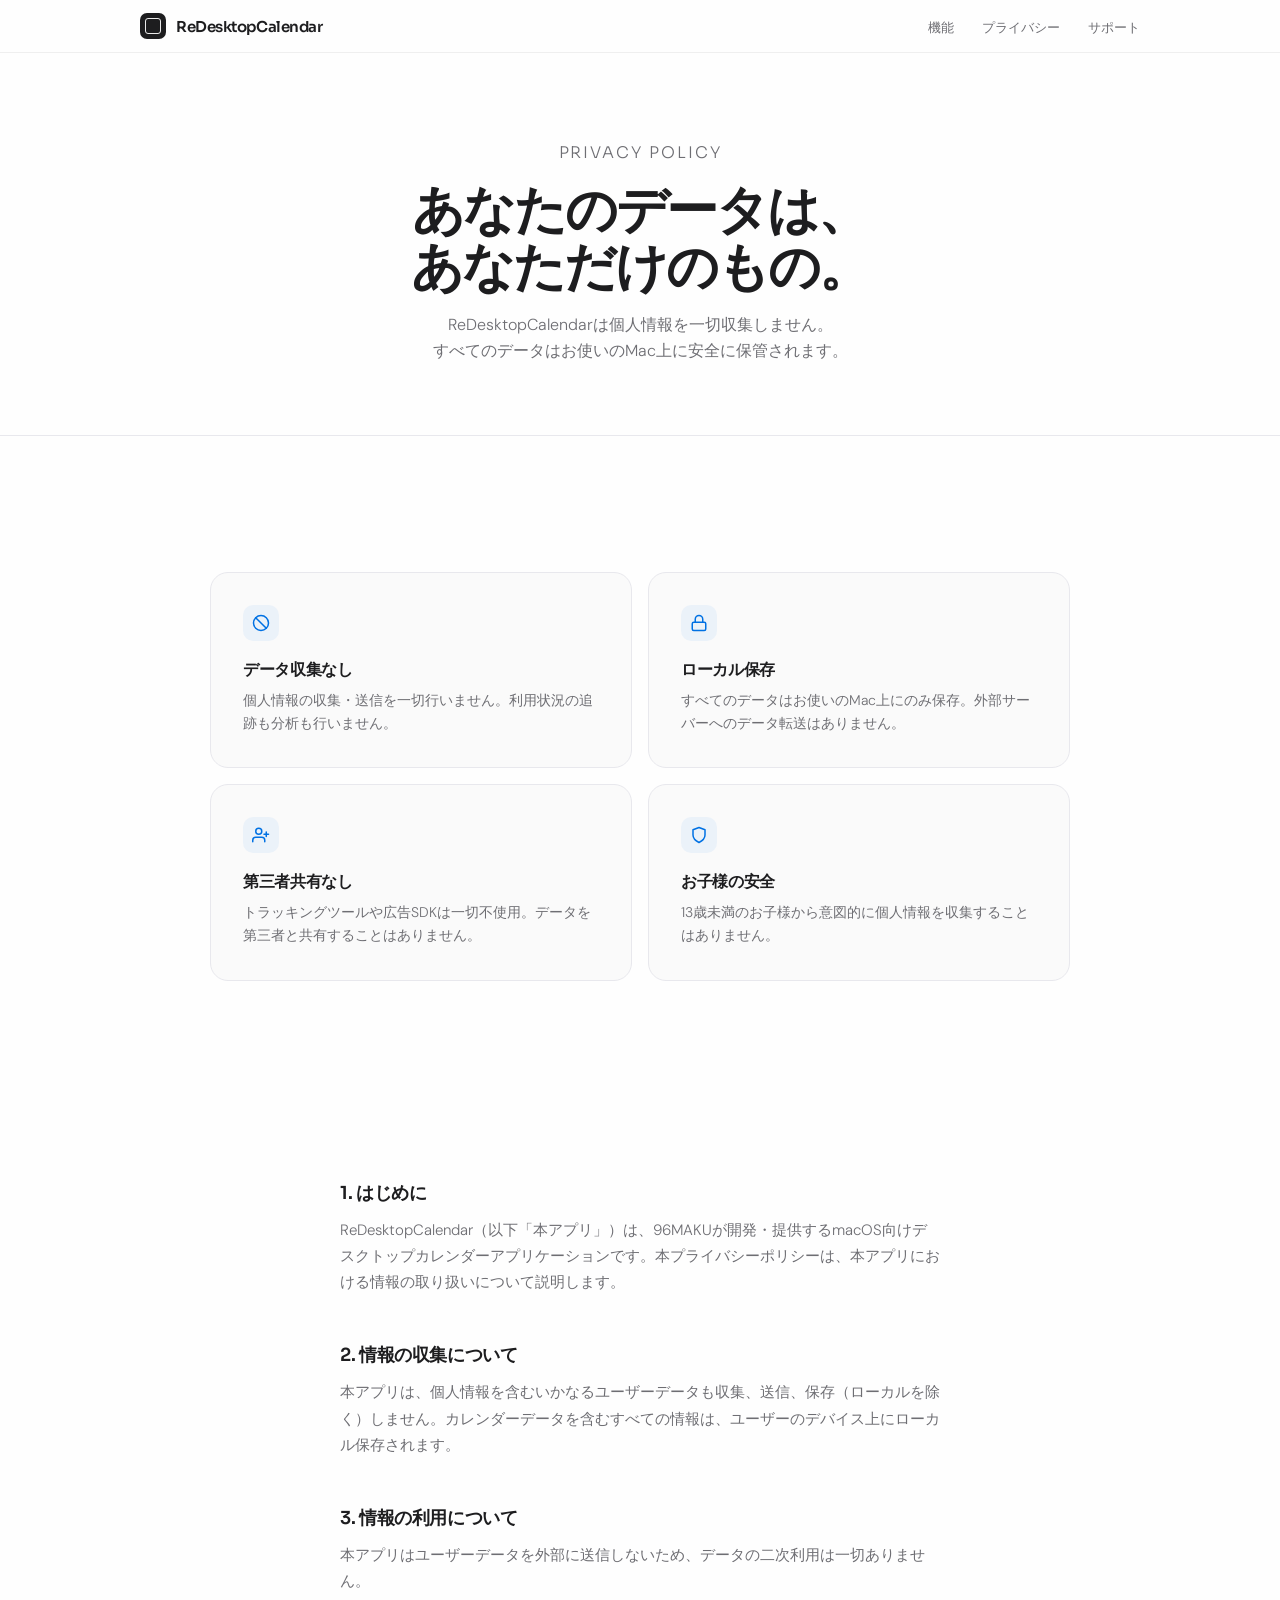
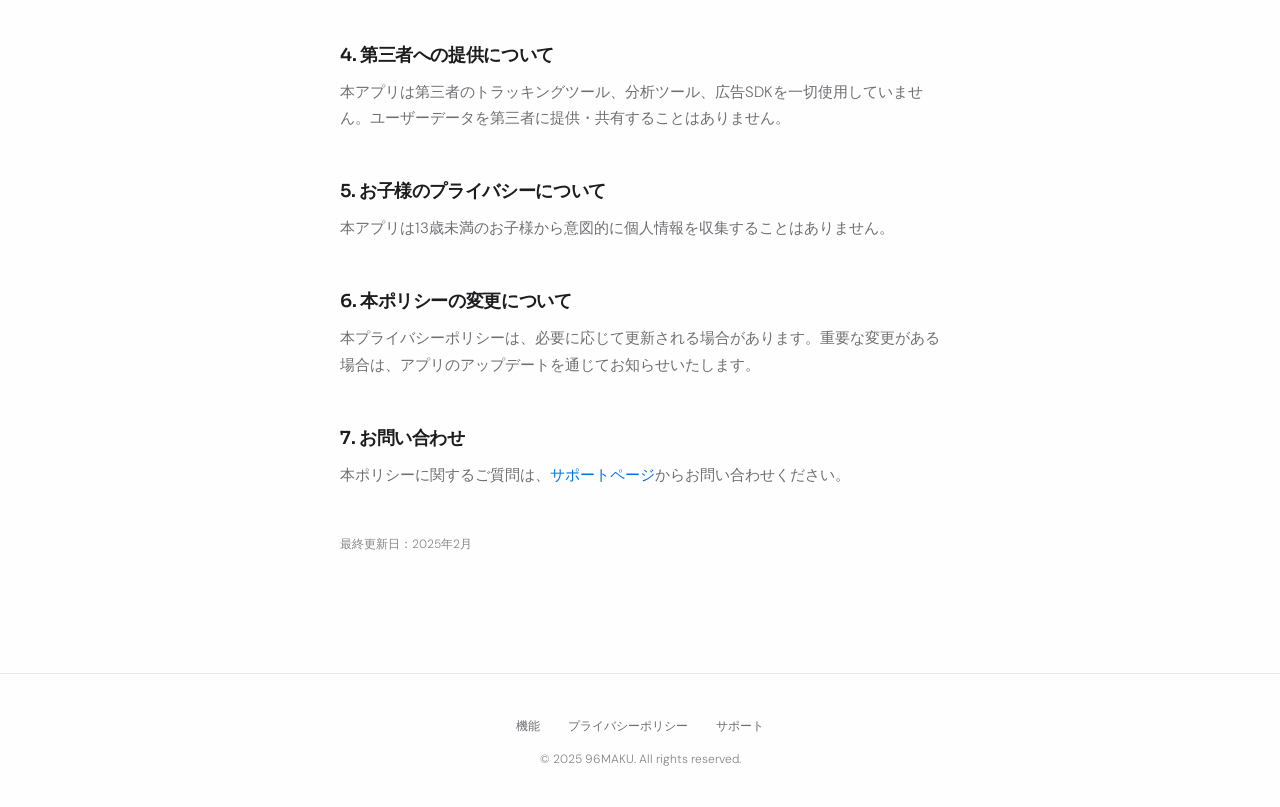
==== privacy.html @ 11972ce1 "Add privacy policy page for ReDesktopCalendar This file contains the privacy policy for ReDesktopCal" ====
<!DOCTYPE html>
<html lang="ja">
<head>
    <meta charset="UTF-8">
    <meta name="viewport" content="width=device-width, initial-scale=1.0">
    <title>プライバシーポリシー | ReDesktopCalendar</title>
    <meta name="description" content="ReDesktopCalendarのプライバシーポリシー。個人情報の取り扱いについて説明します。">
    <link rel="preconnect" href="https://fonts.googleapis.com">
    <link rel="preconnect" href="https://fonts.gstatic.com" crossorigin>
    <link href="https://fonts.googleapis.com/css2?family=DM+Sans:ital,opsz,wght@0,9..40,300;0,9..40,400;0,9..40,500;0,9..40,600;0,9..40,700;1,9..40,300&family=Sora:wght@300;400;500;600;700&display=swap" rel="stylesheet">
    <link rel="stylesheet" href="style.css">
</head>
<body>

<!-- Navigation -->
<nav>
    <div class="nav-inner">
        <a href="index.html" class="nav-brand">
            <div class="nav-brand-icon"></div>
            ReDesktopCalendar
        </a>
        <ul class="nav-links">
            <li><a href="index.html#features">機能</a></li>
            <li><a href="privacy.html">プライバシー</a></li>
            <li><a href="support.html">サポート</a></li>
        </ul>
    </div>
</nav>

<!-- Page Hero -->
<div class="page-hero">
    <p class="section-eyebrow">Privacy Policy</p>
    <h1>あなたのデータは、<br>あなただけのもの。</h1>
    <p>ReDesktopCalendarは個人情報を一切収集しません。<br>すべてのデータはお使いのMac上に安全に保管されます。</p>
</div>

<!-- Privacy Cards -->
<section class="section-privacy" style="padding-top: 80px;">
    <div class="section-wrap">
        <div class="privacy-grid">
            <div class="privacy-card reveal reveal-delay-1">
                <div class="privacy-icon">
                    <svg viewBox="0 0 24 24" fill="none" stroke="currentColor" stroke-width="2" stroke-linecap="round" stroke-linejoin="round"><circle cx="12" cy="12" r="10"/><line x1="4.93" y1="4.93" x2="19.07" y2="19.07"/></svg>
                </div>
                <h3>データ収集なし</h3>
                <p>個人情報の収集・送信を一切行いません。利用状況の追跡も分析も行いません。</p>
            </div>
            <div class="privacy-card reveal reveal-delay-2">
                <div class="privacy-icon">
                    <svg viewBox="0 0 24 24" fill="none" stroke="currentColor" stroke-width="2" stroke-linecap="round" stroke-linejoin="round"><rect x="3" y="11" width="18" height="11" rx="2" ry="2"/><path d="M7 11V7a5 5 0 0 1 10 0v4"/></svg>
                </div>
                <h3>ローカル保存</h3>
                <p>すべてのデータはお使いのMac上にのみ保存。外部サーバーへのデータ転送はありません。</p>
            </div>
            <div class="privacy-card reveal reveal-delay-3">
                <div class="privacy-icon">
                    <svg viewBox="0 0 24 24" fill="none" stroke="currentColor" stroke-width="2" stroke-linecap="round" stroke-linejoin="round"><path d="M17 21v-2a4 4 0 0 0-4-4H5a4 4 0 0 0-4 4v2"/><circle cx="9" cy="7" r="4"/><line x1="19" y1="8" x2="19" y2="14"/><line x1="22" y1="11" x2="16" y2="11"/></svg>
                </div>
                <h3>第三者共有なし</h3>
                <p>トラッキングツールや広告SDKは一切不使用。データを第三者と共有することはありません。</p>
            </div>
            <div class="privacy-card reveal reveal-delay-4">
                <div class="privacy-icon">
                    <svg viewBox="0 0 24 24" fill="none" stroke="currentColor" stroke-width="2" stroke-linecap="round" stroke-linejoin="round"><path d="M12 22s8-4 8-10V5l-8-3-8 3v7c0 6 8 10 8 10z"/></svg>
                </div>
                <h3>お子様の安全</h3>
                <p>13歳未満のお子様から意図的に個人情報を収集することはありません。</p>
            </div>
        </div>
    </div>
</section>

<!-- Full Policy -->
<div class="page-content">
    <div class="policy-block reveal">
        <h2>1. はじめに</h2>
        <p>ReDesktopCalendar（以下「本アプリ」）は、96MAKUが開発・提供するmacOS向けデスクトップカレンダーアプリケーションです。本プライバシーポリシーは、本アプリにおける情報の取り扱いについて説明します。</p>
    </div>
    <div class="policy-block reveal">
        <h2>2. 情報の収集について</h2>
        <p>本アプリは、個人情報を含むいかなるユーザーデータも収集、送信、保存（ローカルを除く）しません。カレンダーデータを含むすべての情報は、ユーザーのデバイス上にローカル保存されます。</p>
    </div>
    <div class="policy-block reveal">
        <h2>3. 情報の利用について</h2>
        <p>本アプリはユーザーデータを外部に送信しないため、データの二次利用は一切ありません。</p>
    </div>
    <div class="policy-block reveal">
        <h2>4. 第三者への提供について</h2>
        <p>本アプリは第三者のトラッキングツール、分析ツール、広告SDKを一切使用していません。ユーザーデータを第三者に提供・共有することはありません。</p>
    </div>
    <div class="policy-block reveal">
        <h2>5. お子様のプライバシーについて</h2>
        <p>本アプリは13歳未満のお子様から意図的に個人情報を収集することはありません。</p>
    </div>
    <div class="policy-block reveal">
        <h2>6. 本ポリシーの変更について</h2>
        <p>本プライバシーポリシーは、必要に応じて更新される場合があります。重要な変更がある場合は、アプリのアップデートを通じてお知らせいたします。</p>
    </div>
    <div class="policy-block reveal">
        <h2>7. お問い合わせ</h2>
        <p>本ポリシーに関するご質問は、<a href="support.html" style="color: var(--accent); text-decoration: none;">サポートページ</a>からお問い合わせください。</p>
    </div>
    <p class="privacy-note reveal">最終更新日：2025年2月</p>
</div>

<!-- Footer -->
<footer>
    <ul class="footer-links">
        <li><a href="index.html#features">機能</a></li>
        <li><a href="privacy.html">プライバシーポリシー</a></li>
        <li><a href="support.html">サポート</a></li>
    </ul>
    <p class="footer-copy">&copy; 2025 96MAKU. All rights reserved.</p>
</footer>

<script>
    const revealObserver = new IntersectionObserver((entries) => {
        entries.forEach(entry => {
            if (entry.isIntersecting) { entry.target.classList.add('visible'); revealObserver.unobserve(entry.target); }
        });
    }, { threshold: 0.12, rootMargin: '0px 0px -40px 0px' });
    document.querySelectorAll('.reveal').forEach(el => revealObserver.observe(el));
</script>

</body>
</html>
---- style.css ----
/* ═══════════════════════════════════════════
   96MAKU / ReDesktopCalendar — style.css
   ═══════════════════════════════════════════ */

/* ─── Variables ─── */
:root {
    --white: #fefefe;
    --off-white: #f5f5f7;
    --gray-50: #fafafa;
    --gray-100: #e8e8ed;
    --gray-200: #d2d2d7;
    --gray-400: #86868b;
    --gray-600: #6e6e73;
    --gray-800: #424245;
    --near-black: #1d1d1f;
    --black: #0a0a0a;
    --accent: #0071e3;
    --accent-soft: rgba(0, 113, 227, 0.06);
    --font-display: 'Sora', -apple-system, sans-serif;
    --font-body: 'DM Sans', -apple-system, sans-serif;
}

/* ─── Reset ─── */
* { margin: 0; padding: 0; box-sizing: border-box; }

html {
    scroll-behavior: smooth;
    scroll-padding-top: 60px;
}

body {
    font-family: var(--font-body);
    background: var(--white);
    color: var(--near-black);
    -webkit-font-smoothing: antialiased;
    -moz-osx-font-smoothing: grayscale;
    overflow-x: hidden;
}

/* ═══ NAVIGATION ═══ */
nav {
    position: fixed;
    top: 0;
    width: 100%;
    z-index: 1000;
    background: rgba(254, 254, 254, 0.8);
    backdrop-filter: saturate(180%) blur(20px);
    -webkit-backdrop-filter: saturate(180%) blur(20px);
    border-bottom: 0.5px solid rgba(0, 0, 0, 0.06);
}

.nav-inner {
    max-width: 1080px;
    margin: 0 auto;
    padding: 0 40px;
    height: 52px;
    display: flex;
    align-items: center;
    justify-content: space-between;
}

.nav-brand {
    font-family: var(--font-display);
    font-weight: 600;
    font-size: 15px;
    letter-spacing: -0.03em;
    color: var(--near-black);
    text-decoration: none;
    display: flex;
    align-items: center;
    gap: 10px;
}

.nav-brand-icon {
    width: 26px;
    height: 26px;
    background: var(--near-black);
    border-radius: 7px;
    display: grid;
    place-items: center;
}

.nav-brand-icon::after {
    content: '';
    width: 14px;
    height: 14px;
    border: 1.5px solid rgba(255,255,255,0.9);
    border-radius: 3px;
}

.nav-links { display: flex; gap: 28px; list-style: none; }

.nav-links a {
    font-size: 13px;
    font-weight: 400;
    color: var(--gray-600);
    text-decoration: none;
    transition: color 0.25s;
}

.nav-links a:hover { color: var(--near-black); }

/* ═══ HERO ═══ */
.hero {
    min-height: 100vh;
    display: flex;
    flex-direction: column;
    align-items: center;
    justify-content: center;
    text-align: center;
    padding: 120px 40px 80px;
    position: relative;
    overflow: hidden;
}

.hero-grid {
    position: absolute;
    top: 50%;
    left: 50%;
    transform: translate(-50%, -50%);
    width: 560px;
    height: 480px;
    display: grid;
    grid-template-columns: repeat(7, 1fr);
    grid-template-rows: repeat(6, 1fr);
    gap: 1px;
    opacity: 0;
    animation: gridReveal 2s ease 0.6s forwards;
}

.grid-cell {
    border-radius: 4px;
    background: var(--off-white);
    opacity: 0;
    animation: cellFade 0.4s ease forwards;
}

@keyframes cellFade { to { opacity: 1; } }
@keyframes gridReveal { to { opacity: 0.35; } }

.hero-content { position: relative; z-index: 2; }

.hero-app-icon {
    width: 96px;
    height: 96px;
    margin: 0 auto 44px;
    opacity: 0;
    animation: iconIn 1s cubic-bezier(0.16, 1, 0.3, 1) 0.2s forwards;
}

.hero-app-icon-inner {
    width: 100%;
    height: 100%;
    background: linear-gradient(145deg, #1a1a1e 0%, #2d2d32 100%);
    border-radius: 24px;
    display: grid;
    place-items: center;
    box-shadow: 0 2px 8px rgba(0,0,0,0.08), 0 16px 48px rgba(0,0,0,0.12), inset 0 1px 0 rgba(255,255,255,0.06);
}

.icon-calendar { width: 42px; height: 42px; }

.icon-calendar-header {
    height: 10px;
    background: #e34040;
    border-radius: 4px 4px 0 0;
    display: flex;
    align-items: flex-start;
    justify-content: space-between;
    padding: 0 8px;
}

.icon-calendar-pin {
    width: 3px; height: 6px;
    background: rgba(255,255,255,0.8);
    border-radius: 1.5px;
    margin-top: -3px;
}

.icon-calendar-body {
    height: 32px;
    background: rgba(255,255,255,0.95);
    border-radius: 0 0 4px 4px;
    display: grid;
    grid-template-columns: repeat(4, 1fr);
    grid-template-rows: repeat(3, 1fr);
    gap: 1px;
    padding: 4px;
}

.icon-calendar-dot { border-radius: 1px; background: rgba(0,0,0,0.08); }
.icon-calendar-dot.today { background: #0071e3; border-radius: 50%; }

@keyframes iconIn {
    from { opacity: 0; transform: translateY(16px) scale(0.94); }
    to   { opacity: 1; transform: translateY(0) scale(1); }
}

.hero h1 {
    font-family: var(--font-display);
    font-size: clamp(44px, 7vw, 72px);
    font-weight: 700;
    letter-spacing: -0.045em;
    line-height: 1.04;
    color: var(--black);
    margin-bottom: 20px;
    opacity: 0;
    animation: textUp 0.9s cubic-bezier(0.16, 1, 0.3, 1) 0.4s forwards;
}

.hero .tagline {
    font-size: clamp(17px, 2.2vw, 21px);
    font-weight: 300;
    color: var(--gray-600);
    letter-spacing: -0.01em;
    line-height: 1.55;
    max-width: 480px;
    margin: 0 auto 48px;
    opacity: 0;
    animation: textUp 0.9s cubic-bezier(0.16, 1, 0.3, 1) 0.55s forwards;
}

@keyframes textUp {
    from { opacity: 0; transform: translateY(20px); }
    to   { opacity: 1; transform: translateY(0); }
}

.hero-meta {
    display: flex;
    align-items: center;
    gap: 24px;
    opacity: 0;
    animation: textUp 0.9s cubic-bezier(0.16, 1, 0.3, 1) 0.7s forwards;
}

.meta-chip {
    display: flex;
    align-items: center;
    gap: 7px;
    font-size: 13px;
    color: var(--gray-600);
}

.meta-chip svg { width: 16px; height: 16px; opacity: 0.5; }
.meta-divider { width: 1px; height: 16px; background: var(--gray-200); }

.scroll-hint {
    position: absolute;
    bottom: 36px;
    left: 50%;
    transform: translateX(-50%);
    opacity: 0;
    animation: textUp 0.9s cubic-bezier(0.16, 1, 0.3, 1) 1.2s forwards;
}

.scroll-line {
    width: 1px; height: 32px;
    position: relative;
    overflow: hidden;
    background: var(--gray-200);
}

.scroll-line::after {
    content: '';
    position: absolute;
    top: -100%;
    width: 100%;
    height: 100%;
    background: var(--gray-800);
    animation: scrollPulse 2s ease infinite;
}

@keyframes scrollPulse {
    0%   { top: -100%; }
    50%  { top: 100%; }
    100% { top: 100%; }
}

/* ═══ COMMON SECTION STYLES ═══ */
.section-wrap { max-width: 860px; margin: 0 auto; }

.section-eyebrow {
    font-family: var(--font-display);
    font-size: 12px;
    font-weight: 600;
    text-transform: uppercase;
    letter-spacing: 0.12em;
    color: var(--accent);
    margin-bottom: 16px;
}

.section-heading {
    font-family: var(--font-display);
    font-size: clamp(28px, 4vw, 40px);
    font-weight: 700;
    letter-spacing: -0.035em;
    line-height: 1.15;
    margin-bottom: 16px;
}

.section-sub {
    font-size: 16px;
    font-weight: 300;
    color: var(--gray-600);
    line-height: 1.6;
    max-width: 520px;
    margin-bottom: 64px;
}

/* ═══ FEATURE SECTION ═══ */
.section-feature {
    padding: 120px 40px;
    background: var(--off-white);
    position: relative;
}

.section-feature::before {
    content: '';
    position: absolute;
    top: 0; left: 0; right: 0;
    height: 1px;
    background: linear-gradient(90deg, transparent, var(--gray-200), transparent);
}

.feature-highlight {
    display: grid;
    grid-template-columns: 1fr 1fr;
    gap: 48px;
    align-items: center;
    margin-bottom: 80px;
}

.feature-visual {
    aspect-ratio: 4 / 3;
    background: var(--white);
    border-radius: 20px;
    border: 1px solid var(--gray-100);
    box-shadow: 0 1px 4px rgba(0,0,0,0.02), 0 8px 32px rgba(0,0,0,0.04);
    display: grid;
    place-items: center;
    overflow: hidden;
    position: relative;
}

.feature-visual img {
    width: 100%;
    height: 100%;
    object-fit: cover;
    border-radius: 20px;
}

.feature-visual .placeholder {
    display: flex;
    flex-direction: column;
    align-items: center;
    justify-content: center;
    gap: 12px;
    color: var(--gray-400);
}

.placeholder-icon {
    width: 56px;
    height: 56px;
    border-radius: 14px;
    background: var(--off-white);
    display: grid;
    place-items: center;
}

.placeholder-icon svg {
    width: 28px;
    height: 28px;
    color: var(--gray-400);
}

.placeholder-text {
    font-family: var(--font-display);
    font-size: 13px;
    font-weight: 500;
    color: var(--gray-400);
    letter-spacing: -0.01em;
}

.feature-text h3 {
    font-family: var(--font-display);
    font-size: 22px;
    font-weight: 600;
    letter-spacing: -0.025em;
    margin-bottom: 14px;
}

.feature-text p {
    font-size: 15px;
    font-weight: 300;
    color: var(--gray-600);
    line-height: 1.7;
}

.feature-mini-grid {
    display: grid;
    grid-template-columns: 1fr 1fr 1fr;
    gap: 16px;
}

.feature-mini {
    padding: 20px;
    background: var(--white);
    border-radius: 14px;
    border: 1px solid var(--gray-100);
}

.feature-mini h4 {
    font-family: var(--font-display);
    font-size: 14px;
    font-weight: 600;
    margin-bottom: 6px;
}

.feature-mini p {
    font-size: 13px;
    font-weight: 300;
    color: var(--gray-600);
    line-height: 1.55;
}

/* ─── Triple-click demo ─── */
.demo-interaction {
    aspect-ratio: 16 / 9;
    background: linear-gradient(145deg, #1a1a1e, #2a2a2f);
    border-radius: 20px;
    display: flex;
    flex-direction: column;
    align-items: center;
    justify-content: center;
    gap: 20px;
    position: relative;
    overflow: hidden;
}

.demo-interaction::after {
    content: '';
    position: absolute;
    inset: 0;
    border-radius: 20px;
    border: 1px solid rgba(255,255,255,0.06);
    pointer-events: none;
}

.demo-mode-label {
    font-family: var(--font-display);
    font-size: 11px;
    font-weight: 500;
    text-transform: uppercase;
    letter-spacing: 0.15em;
    color: rgba(255,255,255,0.35);
}

.demo-mode-switch {
    display: flex;
    background: rgba(255,255,255,0.06);
    border-radius: 12px;
    padding: 4px;
    gap: 2px;
}

.demo-mode-btn {
    padding: 10px 24px;
    border-radius: 10px;
    font-family: var(--font-display);
    font-size: 13px;
    font-weight: 500;
    color: rgba(255,255,255,0.4);
    transition: all 0.4s ease;
}

.demo-mode-btn.active {
    background: rgba(255,255,255,0.1);
    color: rgba(255,255,255,0.95);
}

.demo-hint {
    font-size: 12px;
    color: rgba(255,255,255,0.2);
    font-weight: 300;
}

.demo-cursor {
    width: 18px; height: 18px;
    position: absolute;
    bottom: 42%; left: 50%;
    animation: cursorTriple 3s ease-in-out infinite;
}

.demo-cursor svg { width: 100%; height: 100%; filter: drop-shadow(0 2px 4px rgba(0,0,0,0.3)); }

@keyframes cursorTriple {
    0%, 100% { transform: translate(-50%, 0); opacity: 0.7; }
    15%  { transform: translate(-50%, -2px); opacity: 1; }
    18%  { transform: translate(-50%, 0); opacity: 0.7; }
    25%  { transform: translate(-50%, -2px); opacity: 1; }
    28%  { transform: translate(-50%, 0); opacity: 0.7; }
    35%  { transform: translate(-50%, -2px); opacity: 1; }
    38%  { transform: translate(-50%, 0); opacity: 0.7; }
}

/* ═══ PRIVACY SECTION ═══ */
.section-privacy { padding: 120px 40px; background: var(--white); }

.privacy-grid {
    display: grid;
    grid-template-columns: 1fr 1fr;
    gap: 16px;
    margin-top: 56px;
}

.privacy-card {
    padding: 32px;
    border-radius: 18px;
    background: var(--gray-50);
    border: 1px solid var(--gray-100);
    transition: transform 0.35s cubic-bezier(0.16, 1, 0.3, 1), box-shadow 0.35s ease;
}

.privacy-card:hover {
    transform: translateY(-2px);
    box-shadow: 0 8px 32px rgba(0,0,0,0.04);
}

.privacy-icon {
    width: 36px; height: 36px;
    border-radius: 10px;
    background: var(--accent-soft);
    display: grid;
    place-items: center;
    margin-bottom: 18px;
}

.privacy-icon svg { width: 18px; height: 18px; color: var(--accent); }

.privacy-card h3 {
    font-family: var(--font-display);
    font-size: 16px;
    font-weight: 600;
    letter-spacing: -0.02em;
    margin-bottom: 8px;
}

.privacy-card p {
    font-size: 14px;
    font-weight: 300;
    color: var(--gray-600);
    line-height: 1.65;
}

.privacy-note {
    margin-top: 32px;
    font-size: 12px;
    color: var(--gray-400);
    font-weight: 300;
}

.privacy-full {
    margin-top: 48px;
    border-top: 1px solid var(--gray-100);
    padding-top: 48px;
}

.privacy-full-toggle {
    display: inline-flex;
    align-items: center;
    gap: 8px;
    font-family: var(--font-display);
    font-size: 14px;
    font-weight: 500;
    color: var(--accent);
    cursor: pointer;
    background: none;
    border: none;
    padding: 0;
    transition: opacity 0.2s;
}

.privacy-full-toggle:hover { opacity: 0.7; }
.privacy-full-toggle svg { width: 16px; height: 16px; transition: transform 0.3s ease; }
.privacy-full-toggle.open svg { transform: rotate(180deg); }

.privacy-full-body {
    max-height: 0;
    overflow: hidden;
    transition: max-height 0.5s cubic-bezier(0.16, 1, 0.3, 1);
}

.privacy-full-body.open { max-height: 2000px; }

.privacy-full-content { padding-top: 28px; }

.privacy-full-content h4 {
    font-family: var(--font-display);
    font-size: 15px;
    font-weight: 600;
    margin: 28px 0 10px;
}

.privacy-full-content h4:first-child { margin-top: 0; }

.privacy-full-content p {
    font-size: 14px;
    font-weight: 300;
    color: var(--gray-600);
    line-height: 1.7;
}

/* ─── Standalone pages (privacy.html / support.html) ─── */
.page-hero {
    padding: 140px 40px 72px;
    text-align: center;
    border-bottom: 1px solid var(--gray-100);
}

.page-hero h1 {
    font-family: var(--font-display);
    font-size: clamp(32px, 5vw, 52px);
    font-weight: 700;
    letter-spacing: -0.04em;
    line-height: 1.1;
    margin-bottom: 16px;
}

.page-hero p {
    font-size: 16px;
    font-weight: 300;
    color: var(--gray-600);
    line-height: 1.6;
}

.page-content {
    max-width: 680px;
    margin: 0 auto;
    padding: 80px 40px 120px;
}

.policy-block { margin-bottom: 48px; }

.policy-block h2 {
    font-family: var(--font-display);
    font-size: 18px;
    font-weight: 600;
    letter-spacing: -0.02em;
    margin-bottom: 12px;
}

.policy-block p {
    font-size: 15px;
    font-weight: 300;
    color: var(--gray-600);
    line-height: 1.75;
}

/* ═══ SUPPORT SECTION ═══ */
.section-support {
    padding: 120px 40px;
    background: var(--off-white);
    position: relative;
}

.section-support::before {
    content: '';
    position: absolute;
    top: 0; left: 0; right: 0;
    height: 1px;
    background: linear-gradient(90deg, transparent, var(--gray-200), transparent);
}

.support-box {
    max-width: 520px;
    margin: 56px auto 0;
    text-align: center;
}

.support-icon-wrap {
    width: 64px; height: 64px;
    margin: 0 auto 28px;
    border-radius: 18px;
    background: var(--white);
    border: 1px solid var(--gray-100);
    display: grid;
    place-items: center;
    box-shadow: 0 2px 12px rgba(0,0,0,0.03);
}

.support-icon-wrap svg { width: 26px; height: 26px; color: var(--gray-800); }

.support-box h3 {
    font-family: var(--font-display);
    font-size: 20px;
    font-weight: 600;
    margin-bottom: 12px;
}

.support-box > p {
    font-size: 15px;
    font-weight: 300;
    color: var(--gray-600);
    line-height: 1.65;
    margin-bottom: 32px;
}

.support-email-btn {
    display: inline-flex;
    align-items: center;
    gap: 10px;
    padding: 15px 36px;
    background: var(--near-black);
    color: var(--white);
    text-decoration: none;
    border-radius: 100px;
    font-family: var(--font-display);
    font-size: 15px;
    font-weight: 500;
    transition: all 0.3s cubic-bezier(0.16, 1, 0.3, 1);
    box-shadow: 0 2px 8px rgba(0,0,0,0.08);
}

.support-email-btn:hover {
    background: var(--black);
    transform: translateY(-1px);
    box-shadow: 0 4px 16px rgba(0,0,0,0.12);
}

.support-email-btn svg { width: 16px; height: 16px; }

/* ─── FAQ ─── */
.support-faq {
    max-width: 680px;
    margin: 80px auto 0;
    border-top: 1px solid var(--gray-100);
    padding-top: 64px;
}

.faq-heading {
    font-family: var(--font-display);
    font-size: 20px;
    font-weight: 600;
    letter-spacing: -0.025em;
    margin-bottom: 32px;
    text-align: center;
}

.faq-item { border-bottom: 1px solid var(--gray-100); padding: 20px 0; }
.faq-item:last-child { border-bottom: none; }

.faq-q {
    font-family: var(--font-display);
    font-size: 15px;
    font-weight: 600;
    margin-bottom: 8px;
}

.faq-a {
    font-size: 14px;
    font-weight: 300;
    color: var(--gray-600);
    line-height: 1.7;
}

/* ═══ FOOTER ═══ */
footer {
    padding: 40px;
    text-align: center;
    background: var(--white);
    border-top: 1px solid var(--gray-100);
}

.footer-links {
    display: flex;
    justify-content: center;
    gap: 28px;
    list-style: none;
    margin-bottom: 16px;
}

.footer-links a {
    font-size: 12px;
    color: var(--gray-600);
    text-decoration: none;
    transition: color 0.25s;
}

.footer-links a:hover { color: var(--near-black); }
.footer-copy { font-size: 12px; color: var(--gray-400); font-weight: 300; }

/* ═══ SCROLL ANIMATIONS ═══ */
.reveal {
    opacity: 0;
    transform: translateY(24px);
    transition: opacity 0.7s cubic-bezier(0.16, 1, 0.3, 1),
                transform 0.7s cubic-bezier(0.16, 1, 0.3, 1);
}

.reveal.visible { opacity: 1; transform: translateY(0); }
.reveal-delay-1 { transition-delay: 0.08s; }
.reveal-delay-2 { transition-delay: 0.16s; }
.reveal-delay-3 { transition-delay: 0.24s; }
.reveal-delay-4 { transition-delay: 0.32s; }

/* ═══ RESPONSIVE ═══ */
@media (max-width: 768px) {
    .nav-inner { padding: 0 20px; }
    .hero { padding: 120px 24px 80px; }
    .hero-grid { width: 360px; height: 320px; }
    .hero-meta { flex-direction: column; gap: 12px; }
    .meta-divider { display: none; }
    .section-feature, .section-privacy, .section-support { padding: 80px 24px; }
    .feature-highlight { grid-template-columns: 1fr; gap: 32px; }
    .feature-highlight[style*="rtl"] { direction: ltr !important; }
    .feature-highlight[style*="rtl"] .feature-text { direction: ltr !important; }
    .feature-highlight[style*="rtl"] .demo-interaction { direction: ltr !important; }
    .privacy-grid { grid-template-columns: 1fr; }
    .feature-mini-grid { grid-template-columns: 1fr; }
    .page-hero { padding: 120px 24px 60px; }
    .page-content { padding: 60px 24px 100px; }
    footer { padding: 32px 24px; }
}

@media (max-width: 480px) {
    .nav-links { gap: 16px; }
    .nav-links a { font-size: 12px; }
}
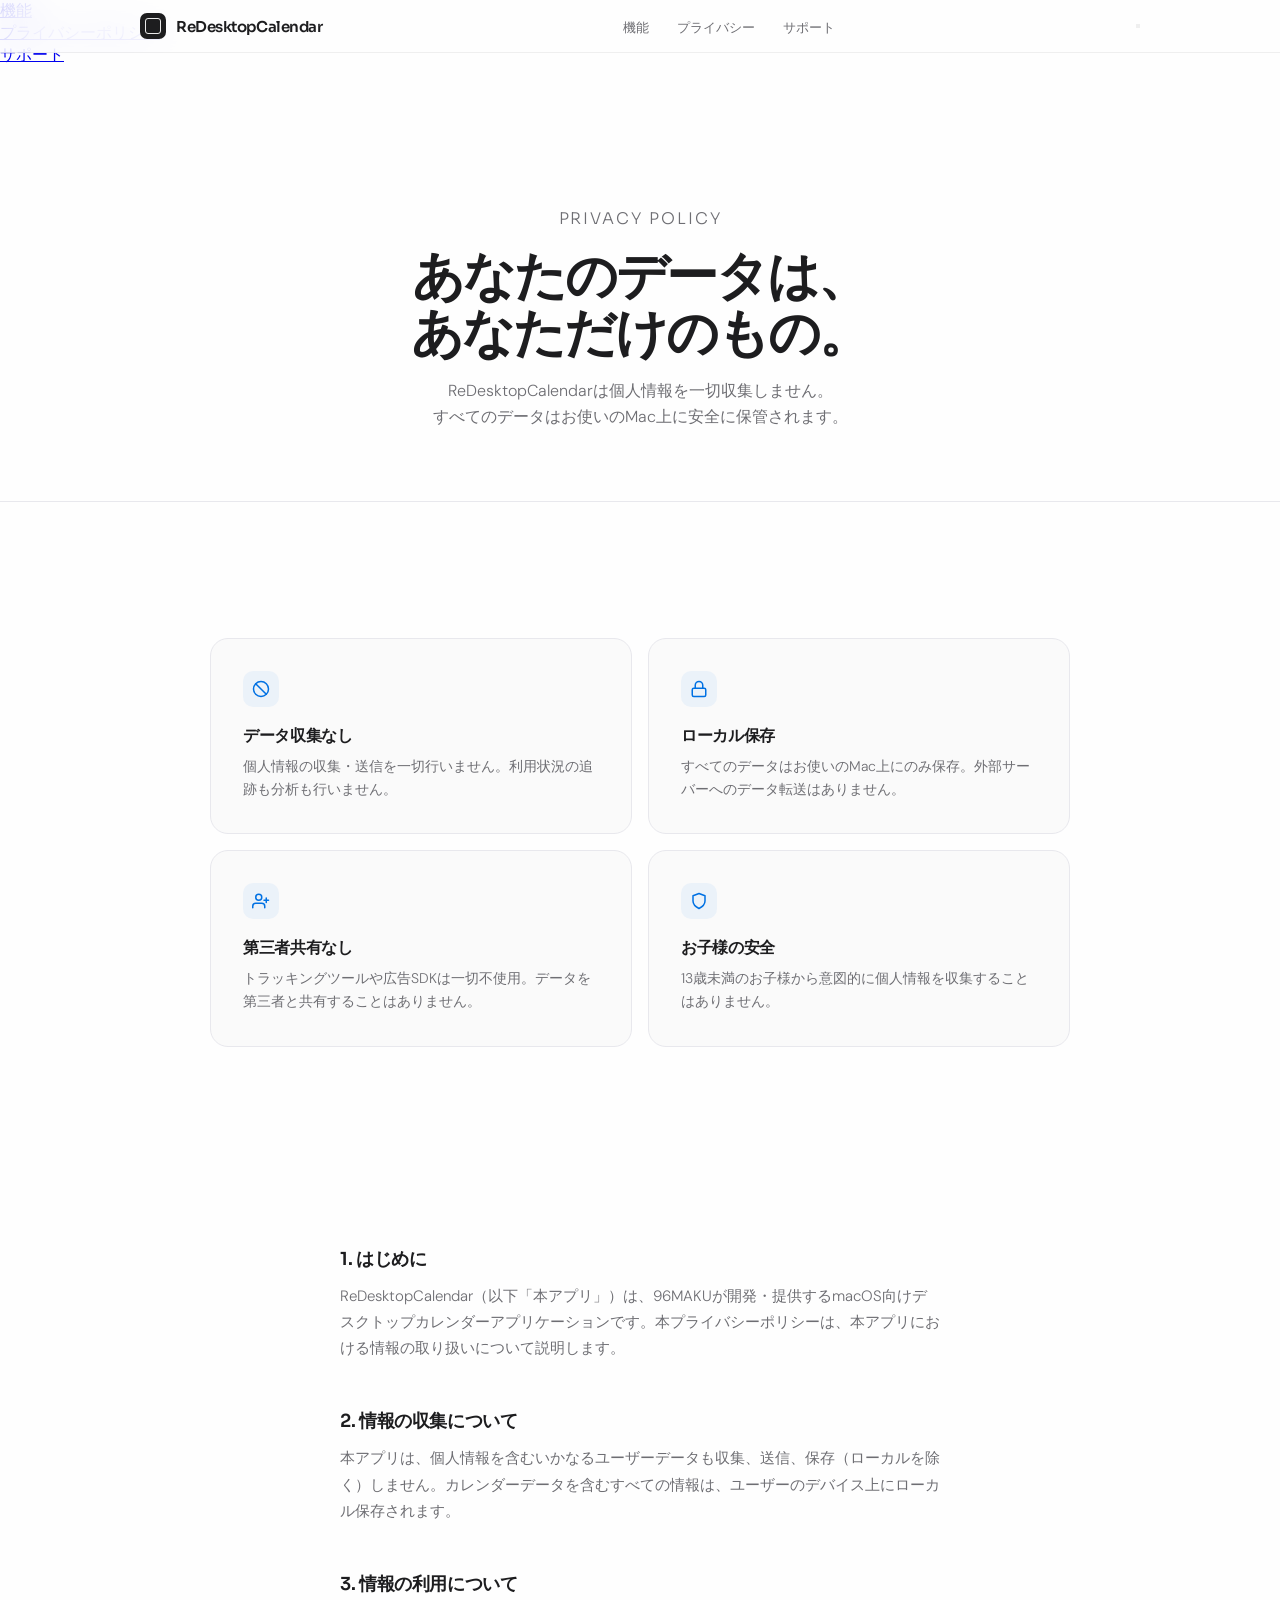
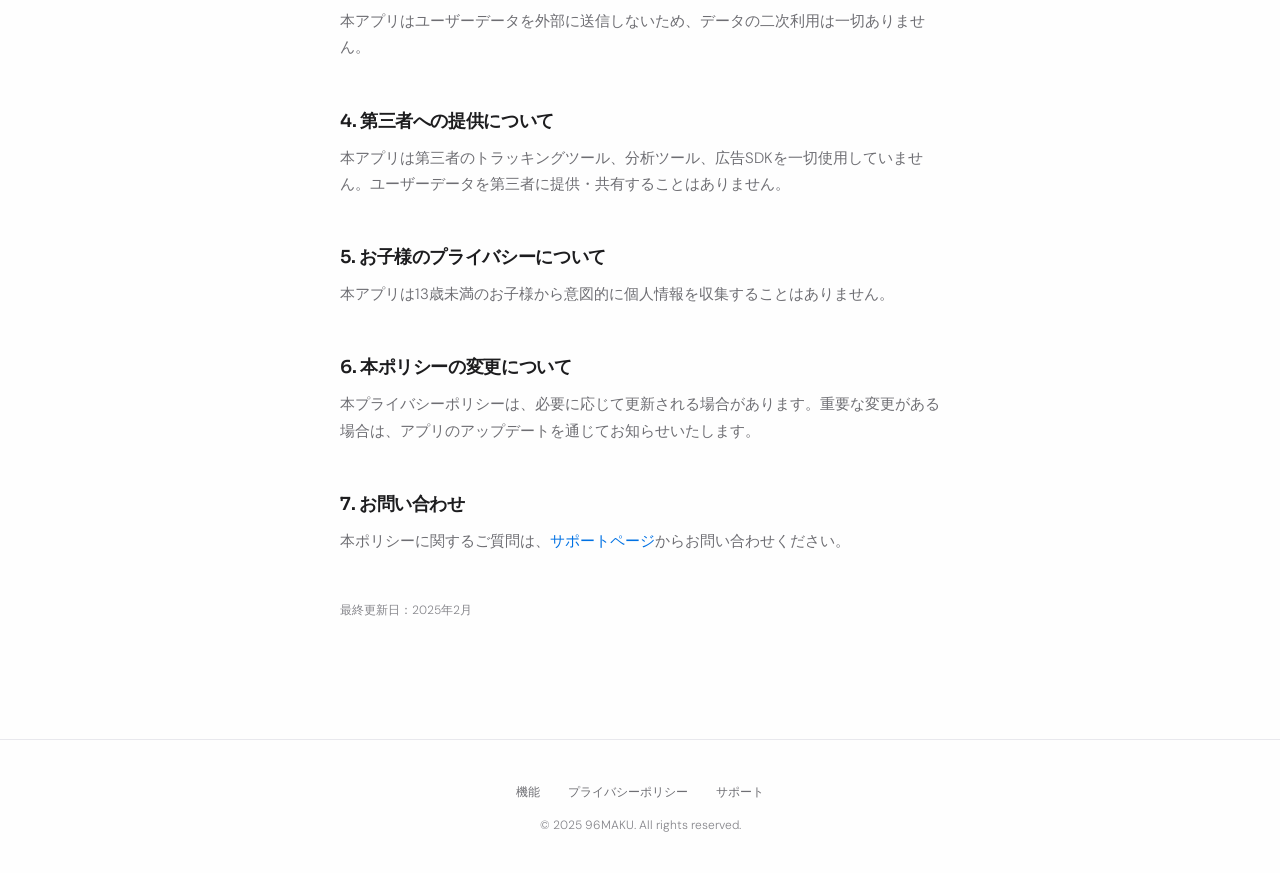
==== commit 5b6350a9: "Add hamburger menu functionality to privacy page" ====
--- a/privacy.html
+++ b/privacy.html
@@ -24,8 +24,21 @@
             <li><a href="privacy.html">プライバシー</a></li>
             <li><a href="support.html">サポート</a></li>
         </ul>
+        <button class="nav-hamburger" id="navHamburger" aria-label="メニューを開く">
+            <span></span>
+            <span></span>
+            <span></span>
+        </button>
     </div>
 </nav>
+
+<div class="nav-drawer" id="navDrawer">
+    <ul>
+        <li><a href="index.html#features">機能</a></li>
+        <li><a href="privacy.html">プライバシーポリシー</a></li>
+        <li><a href="support.html">サポート</a></li>
+    </ul>
+</div>
 
 <!-- Page Hero -->
 <div class="page-hero">
@@ -120,6 +133,29 @@
         });
     }, { threshold: 0.12, rootMargin: '0px 0px -40px 0px' });
     document.querySelectorAll('.reveal').forEach(el => revealObserver.observe(el));
+
+    // Hamburger menu
+    const hamburger = document.getElementById('navHamburger');
+    const drawer = document.getElementById('navDrawer');
+    if (hamburger && drawer) {
+        hamburger.addEventListener('click', () => {
+            const isOpen = drawer.classList.toggle('open');
+            hamburger.classList.toggle('open', isOpen);
+            hamburger.setAttribute('aria-label', isOpen ? 'メニューを閉じる' : 'メニューを開く');
+        });
+        drawer.querySelectorAll('a').forEach(link => {
+            link.addEventListener('click', () => {
+                drawer.classList.remove('open');
+                hamburger.classList.remove('open');
+            });
+        });
+        document.addEventListener('click', (e) => {
+            if (!hamburger.contains(e.target) && !drawer.contains(e.target)) {
+                drawer.classList.remove('open');
+                hamburger.classList.remove('open');
+            }
+        });
+    }
 </script>
 
 </body>
